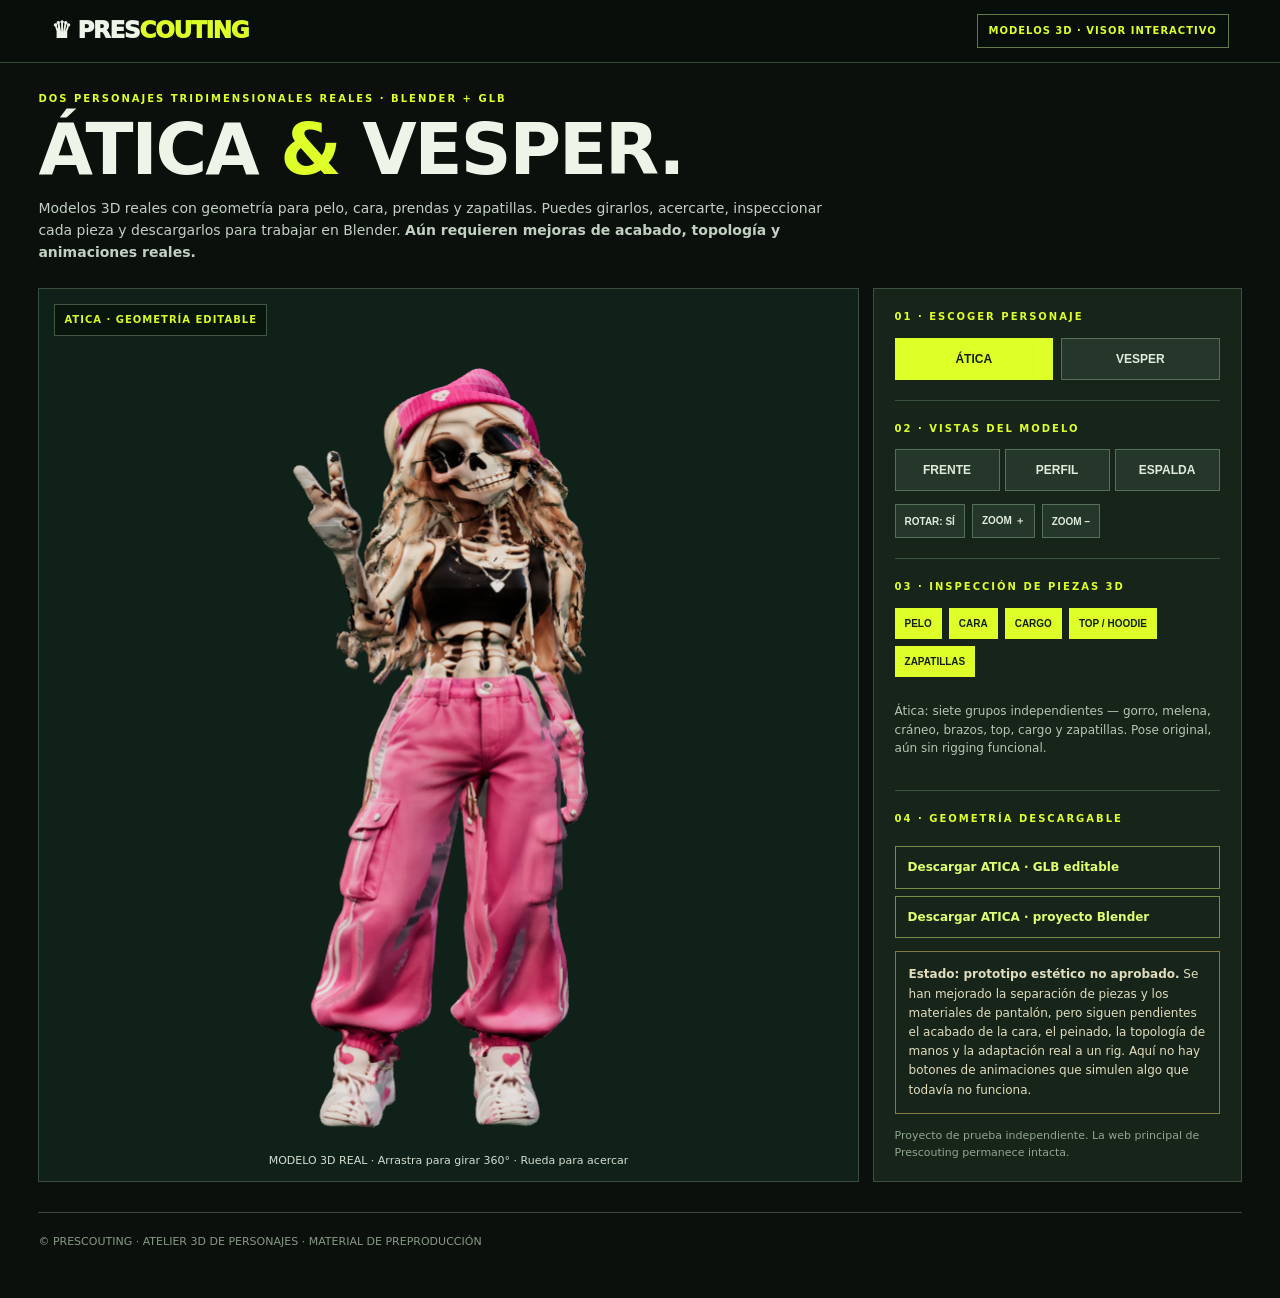
==== style-rebuild/models-3d/index.html @ 880cd65a "Publish geometry-only 3D character viewer without generated pictures" ====
<!doctype html><html lang="es"><head><meta charset="utf-8"><meta name="viewport" content="width=device-width, initial-scale=1"/><title>Ática & Vesper · Prescouting Design Atelier</title><style>
*{box-sizing:border-box}body{margin:0;background:#0b100d;color:#edf5e8;font:14px/1.55 system-ui,-apple-system,sans-serif}header{background:#080e09;border-bottom:1px solid #314a36;padding:13px clamp(15px,4vw,58px);display:flex;align-items:center;justify-content:space-between;gap:15px}.brand{font-size:23px;font-weight:950;letter-spacing:-1.2px}.brand span,.lime{color:#dfff29}.tag{color:#dfff29;border:1px solid #647c43;padding:8px 11px;font-weight:800;letter-spacing:1px;font-size:10px;text-align:center}main{max-width:1440px;margin:auto;padding:28px clamp(12px,3vw,42px)}h1{font-size:clamp(38px,5.5vw,72px);letter-spacing:-2px;line-height:.97;margin:10px 0}p{color:#c2d0c2}.intro{max-width:810px}.split{display:grid;grid-template-columns:minmax(0,2fr) minmax(280px,.9fr);gap:14px;margin-top:25px}.vs{display:grid;grid-template-columns:1fr;min-height:650px;gap:3px}.reference{position:relative;overflow:hidden;border:1px solid #3b4d3d;background:#1e2d25}.reference img{width:100%;height:100%;object-fit:contain;object-position:center;background:#25252c}.stage{position:relative;background:radial-gradient(ellipse at 50% 40%,#34493b,#10211a 54%,#0a1511);border:1px solid #3b4d3d;min-width:0}.stage canvas{display:block;width:100%;height:100%;touch-action:none}.corner{position:absolute;top:15px;left:15px;background:#07130acd;border:1px solid #435742;color:#d8f827;padding:7px 9px;font-size:10px;font-weight:850;letter-spacing:1px}.captionbar{position:absolute;bottom:12px;left:12px;right:12px;color:#d5decf;text-align:center;font-size:11px;pointer-events:none}.side{padding:20px 21px;border:1px solid #3a503e;background:#16241a;display:flex;flex-direction:column;gap:13px}.eyebrow{font-size:10px;font-weight:850;color:#dfff29;letter-spacing:2px}.buttons{display:grid;grid-template-columns:1fr 1fr;gap:8px}button{cursor:pointer;color:#e1ecdc;border:1px solid #557059;background:#24372a;font-size:12px;font-weight:850;padding:13px 9px}button.active,button:hover{background:#dfff29;color:#13200f;border-color:#dfff29}.angles{display:grid;grid-template-columns:repeat(3,1fr);gap:5px}.divider{border-top:1px solid #3a533e;margin:7px 0}.controls{display:flex;flex-wrap:wrap;gap:7px}.controls button{padding:9px;font-size:10px}.small{font-size:12px;color:#b3c6b4}.download a{display:block;padding:11px 12px;border:1px solid #748e45;color:#e2ff6f;text-decoration:none;font-size:12px;font-weight:800;margin-top:7px}.download a:hover{background:#29422d}.warning{border:1px solid #857a45;padding:13px;color:#e1ddbd;font-size:12px;line-height:1.6}.independent{font-size:11px;color:#90a691}footer{margin-top:30px;border-top:1px solid #3a483b;padding:20px 0;color:#879985;font-size:11px} @media(max-width:1150px){.split{grid-template-columns:1fr}.vs{height:690px}}@media(max-width:700px){.vs{grid-template-columns:1fr;height:520px;min-height:520px}.side{padding:15px}.corner{font-size:8px;top:8px;left:6px;padding:5px}header .tag{display:none}}@media(max-width:450px){.vs{grid-template-columns:1fr;height:475px;min-height:475px}.small{font-size:11px}.captionbar{font-size:10px}}
</style></head><body><header><div class="brand">♛ PRES<span>COUTING</span></div><div class="tag">MODELOS 3D · VISOR INTERACTIVO</div></header><main><div class="intro"><div class="eyebrow">DOS PERSONAJES TRIDIMENSIONALES REALES · BLENDER + GLB</div><h1>ÁTICA <span class="lime">&</span> VESPER.</h1><p>Modelos 3D reales con geometría para pelo, cara, prendas y zapatillas. Puedes girarlos, acercarte, inspeccionar cada pieza y descargarlos para trabajar en Blender. <strong>Aún requieren mejoras de acabado, topología y animaciones reales.</strong></p></div>
<div class="split"><div class="vs"><div class="reference" style="display:none"><img id="reference" alt="" /></div><div class="stage"><span class="corner" id="loading">ÁTICA · CARGANDO 3D</span><canvas id="c"></canvas><div class="captionbar">MODELO 3D REAL · Arrastra para girar 360° · Rueda para acercar</div></div></div>
<section class="side"><div class="eyebrow">01 · ESCOGER PERSONAJE</div><div class="buttons"><button id="choose-atica" class="active">ÁTICA</button><button id="choose-vesper">VESPER</button></div><div class="divider"></div><div class="eyebrow">02 · VISTAS DEL MODELO</div><div class="angles"><button id="front">FRENTE</button><button id="side">PERFIL</button><button id="back">ESPALDA</button></div><div class="controls"><button id="spin">ROTAR: SÍ</button><button id="zin">ZOOM ＋</button><button id="zout">ZOOM −</button></div><div class="divider"></div><div class="eyebrow">03 · INSPECCIÓN DE PIEZAS 3D</div><div class="controls" id="parts"><button data-part="HAIR">PELO</button><button data-part="FACE">CARA</button><button data-part="PANTS">CARGO</button><button data-part="UPPER">TOP / HOODIE</button><button data-part="SHOES">ZAPATILLAS</button></div><p class="small" id="details">Ática: siete grupos de geometría diferenciados y materiales textiles. Se ha conservado la pose de la referencia; requiere retopología y rigging final.</p><div class="divider"></div><div class="eyebrow">04 · GEOMETRÍA DESCARGABLE</div><div class="download"><a href="./atica.glb" id="dlglb">Descargar Ática · GLB editable</a><a href="#" id="dlblend">Descargar Ática · archivo Blender</a></div><div class="warning"><strong>Estado: prototipo estético no aprobado.</strong> Se han mejorado la separación de piezas y los materiales de pantalón, pero siguen pendientes el acabado de la cara, el peinado, la topología de manos y la adaptación real a un rig. Aquí no hay botones de animaciones que simulen algo que todavía no funciona.</div><div class="independent">Proyecto de prueba independiente. La web principal de Prescouting permanece intacta.</div></section></div>
<footer>© PRESCOUTING · ATELIER 3D DE PERSONAJES · MATERIAL DE PREPRODUCCIÓN</footer></main><script type="module" src="./viewer.js"></script></body></html>
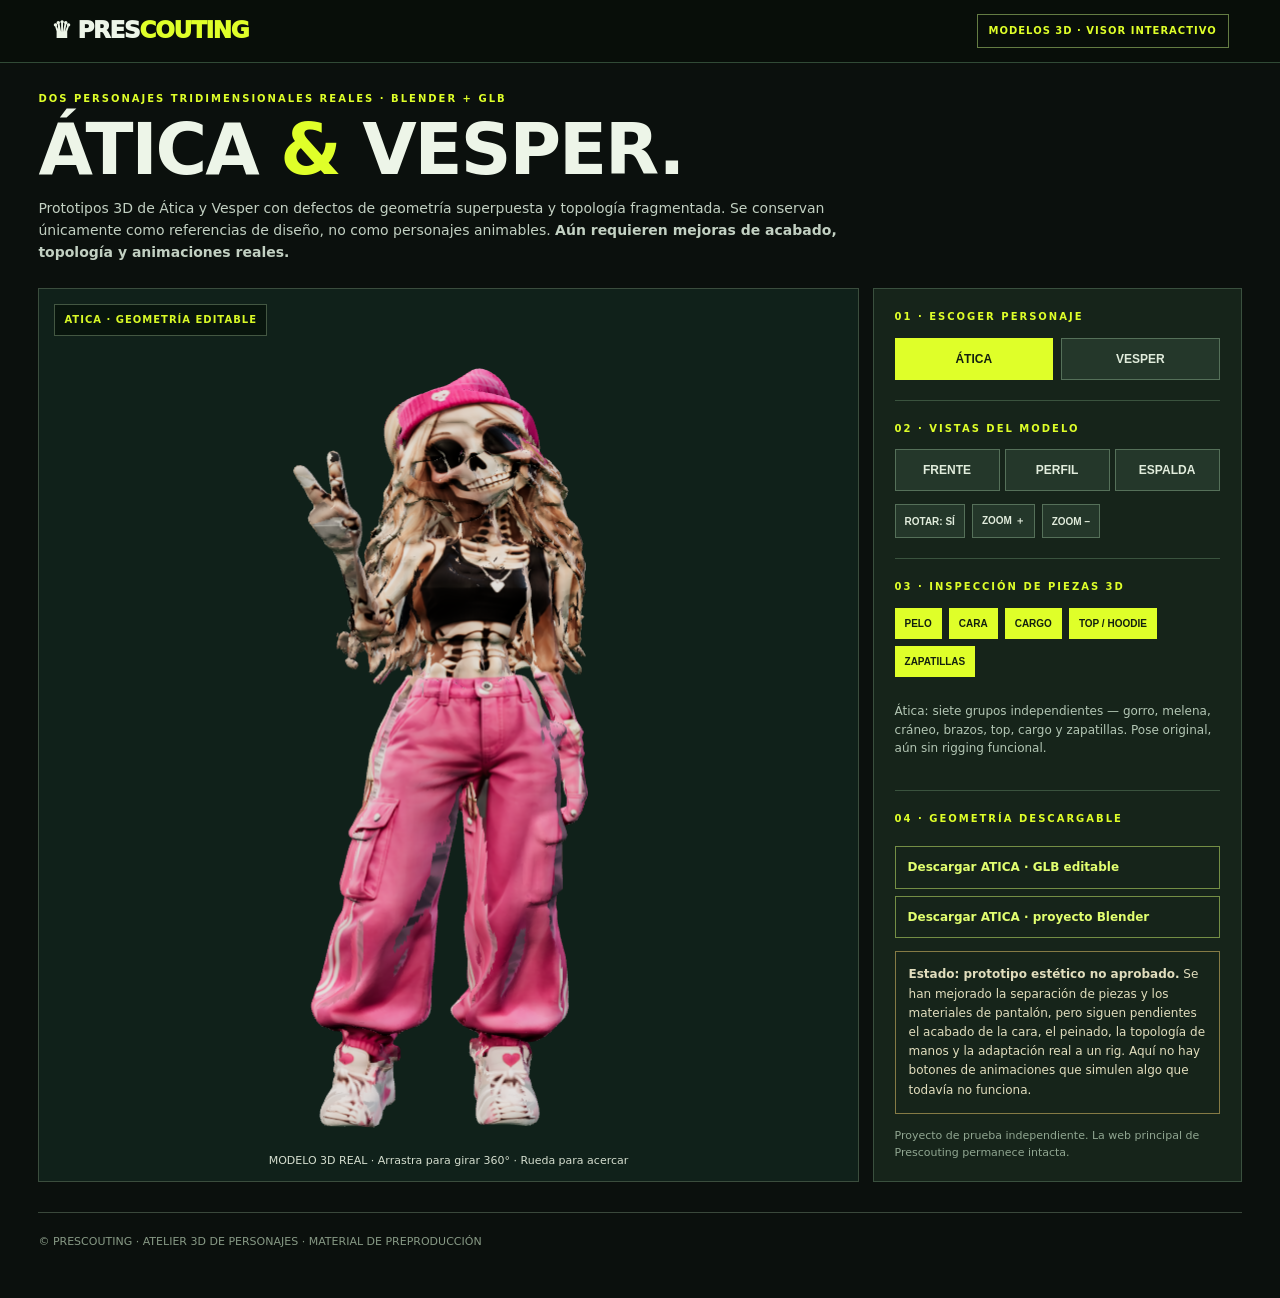
==== commit ef5e1474: "Mark fragmented fan meshes rejected for animation and record verified topology diagnosis" ====
--- a/style-rebuild/models-3d/index.html
+++ b/style-rebuild/models-3d/index.html
@@ -1,6 +1,6 @@
 <!doctype html><html lang="es"><head><meta charset="utf-8"><meta name="viewport" content="width=device-width, initial-scale=1"/><title>Ática & Vesper · Prescouting Design Atelier</title><style>
 *{box-sizing:border-box}body{margin:0;background:#0b100d;color:#edf5e8;font:14px/1.55 system-ui,-apple-system,sans-serif}header{background:#080e09;border-bottom:1px solid #314a36;padding:13px clamp(15px,4vw,58px);display:flex;align-items:center;justify-content:space-between;gap:15px}.brand{font-size:23px;font-weight:950;letter-spacing:-1.2px}.brand span,.lime{color:#dfff29}.tag{color:#dfff29;border:1px solid #647c43;padding:8px 11px;font-weight:800;letter-spacing:1px;font-size:10px;text-align:center}main{max-width:1440px;margin:auto;padding:28px clamp(12px,3vw,42px)}h1{font-size:clamp(38px,5.5vw,72px);letter-spacing:-2px;line-height:.97;margin:10px 0}p{color:#c2d0c2}.intro{max-width:810px}.split{display:grid;grid-template-columns:minmax(0,2fr) minmax(280px,.9fr);gap:14px;margin-top:25px}.vs{display:grid;grid-template-columns:1fr;min-height:650px;gap:3px}.reference{position:relative;overflow:hidden;border:1px solid #3b4d3d;background:#1e2d25}.reference img{width:100%;height:100%;object-fit:contain;object-position:center;background:#25252c}.stage{position:relative;background:radial-gradient(ellipse at 50% 40%,#34493b,#10211a 54%,#0a1511);border:1px solid #3b4d3d;min-width:0}.stage canvas{display:block;width:100%;height:100%;touch-action:none}.corner{position:absolute;top:15px;left:15px;background:#07130acd;border:1px solid #435742;color:#d8f827;padding:7px 9px;font-size:10px;font-weight:850;letter-spacing:1px}.captionbar{position:absolute;bottom:12px;left:12px;right:12px;color:#d5decf;text-align:center;font-size:11px;pointer-events:none}.side{padding:20px 21px;border:1px solid #3a503e;background:#16241a;display:flex;flex-direction:column;gap:13px}.eyebrow{font-size:10px;font-weight:850;color:#dfff29;letter-spacing:2px}.buttons{display:grid;grid-template-columns:1fr 1fr;gap:8px}button{cursor:pointer;color:#e1ecdc;border:1px solid #557059;background:#24372a;font-size:12px;font-weight:850;padding:13px 9px}button.active,button:hover{background:#dfff29;color:#13200f;border-color:#dfff29}.angles{display:grid;grid-template-columns:repeat(3,1fr);gap:5px}.divider{border-top:1px solid #3a533e;margin:7px 0}.controls{display:flex;flex-wrap:wrap;gap:7px}.controls button{padding:9px;font-size:10px}.small{font-size:12px;color:#b3c6b4}.download a{display:block;padding:11px 12px;border:1px solid #748e45;color:#e2ff6f;text-decoration:none;font-size:12px;font-weight:800;margin-top:7px}.download a:hover{background:#29422d}.warning{border:1px solid #857a45;padding:13px;color:#e1ddbd;font-size:12px;line-height:1.6}.independent{font-size:11px;color:#90a691}footer{margin-top:30px;border-top:1px solid #3a483b;padding:20px 0;color:#879985;font-size:11px} @media(max-width:1150px){.split{grid-template-columns:1fr}.vs{height:690px}}@media(max-width:700px){.vs{grid-template-columns:1fr;height:520px;min-height:520px}.side{padding:15px}.corner{font-size:8px;top:8px;left:6px;padding:5px}header .tag{display:none}}@media(max-width:450px){.vs{grid-template-columns:1fr;height:475px;min-height:475px}.small{font-size:11px}.captionbar{font-size:10px}}
-</style></head><body><header><div class="brand">♛ PRES<span>COUTING</span></div><div class="tag">MODELOS 3D · VISOR INTERACTIVO</div></header><main><div class="intro"><div class="eyebrow">DOS PERSONAJES TRIDIMENSIONALES REALES · BLENDER + GLB</div><h1>ÁTICA <span class="lime">&</span> VESPER.</h1><p>Modelos 3D reales con geometría para pelo, cara, prendas y zapatillas. Puedes girarlos, acercarte, inspeccionar cada pieza y descargarlos para trabajar en Blender. <strong>Aún requieren mejoras de acabado, topología y animaciones reales.</strong></p></div>
+</style></head><body><header><div class="brand">♛ PRES<span>COUTING</span></div><div class="tag">MODELOS 3D · VISOR INTERACTIVO</div></header><main><div class="intro"><div class="eyebrow">DOS PERSONAJES TRIDIMENSIONALES REALES · BLENDER + GLB</div><h1>ÁTICA <span class="lime">&</span> VESPER.</h1><p>Prototipos 3D de Ática y Vesper con defectos de geometría superpuesta y topología fragmentada. Se conservan únicamente como referencias de diseño, no como personajes animables. <strong>Aún requieren mejoras de acabado, topología y animaciones reales.</strong></p></div>
 <div class="split"><div class="vs"><div class="reference" style="display:none"><img id="reference" alt="" /></div><div class="stage"><span class="corner" id="loading">ÁTICA · CARGANDO 3D</span><canvas id="c"></canvas><div class="captionbar">MODELO 3D REAL · Arrastra para girar 360° · Rueda para acercar</div></div></div>
 <section class="side"><div class="eyebrow">01 · ESCOGER PERSONAJE</div><div class="buttons"><button id="choose-atica" class="active">ÁTICA</button><button id="choose-vesper">VESPER</button></div><div class="divider"></div><div class="eyebrow">02 · VISTAS DEL MODELO</div><div class="angles"><button id="front">FRENTE</button><button id="side">PERFIL</button><button id="back">ESPALDA</button></div><div class="controls"><button id="spin">ROTAR: SÍ</button><button id="zin">ZOOM ＋</button><button id="zout">ZOOM −</button></div><div class="divider"></div><div class="eyebrow">03 · INSPECCIÓN DE PIEZAS 3D</div><div class="controls" id="parts"><button data-part="HAIR">PELO</button><button data-part="FACE">CARA</button><button data-part="PANTS">CARGO</button><button data-part="UPPER">TOP / HOODIE</button><button data-part="SHOES">ZAPATILLAS</button></div><p class="small" id="details">Ática: siete grupos de geometría diferenciados y materiales textiles. Se ha conservado la pose de la referencia; requiere retopología y rigging final.</p><div class="divider"></div><div class="eyebrow">04 · GEOMETRÍA DESCARGABLE</div><div class="download"><a href="./atica.glb" id="dlglb">Descargar Ática · GLB editable</a><a href="#" id="dlblend">Descargar Ática · archivo Blender</a></div><div class="warning"><strong>Estado: prototipo estético no aprobado.</strong> Se han mejorado la separación de piezas y los materiales de pantalón, pero siguen pendientes el acabado de la cara, el peinado, la topología de manos y la adaptación real a un rig. Aquí no hay botones de animaciones que simulen algo que todavía no funciona.</div><div class="independent">Proyecto de prueba independiente. La web principal de Prescouting permanece intacta.</div></section></div>
 <footer>© PRESCOUTING · ATELIER 3D DE PERSONAJES · MATERIAL DE PREPRODUCCIÓN</footer></main><script type="module" src="./viewer.js"></script></body></html>
